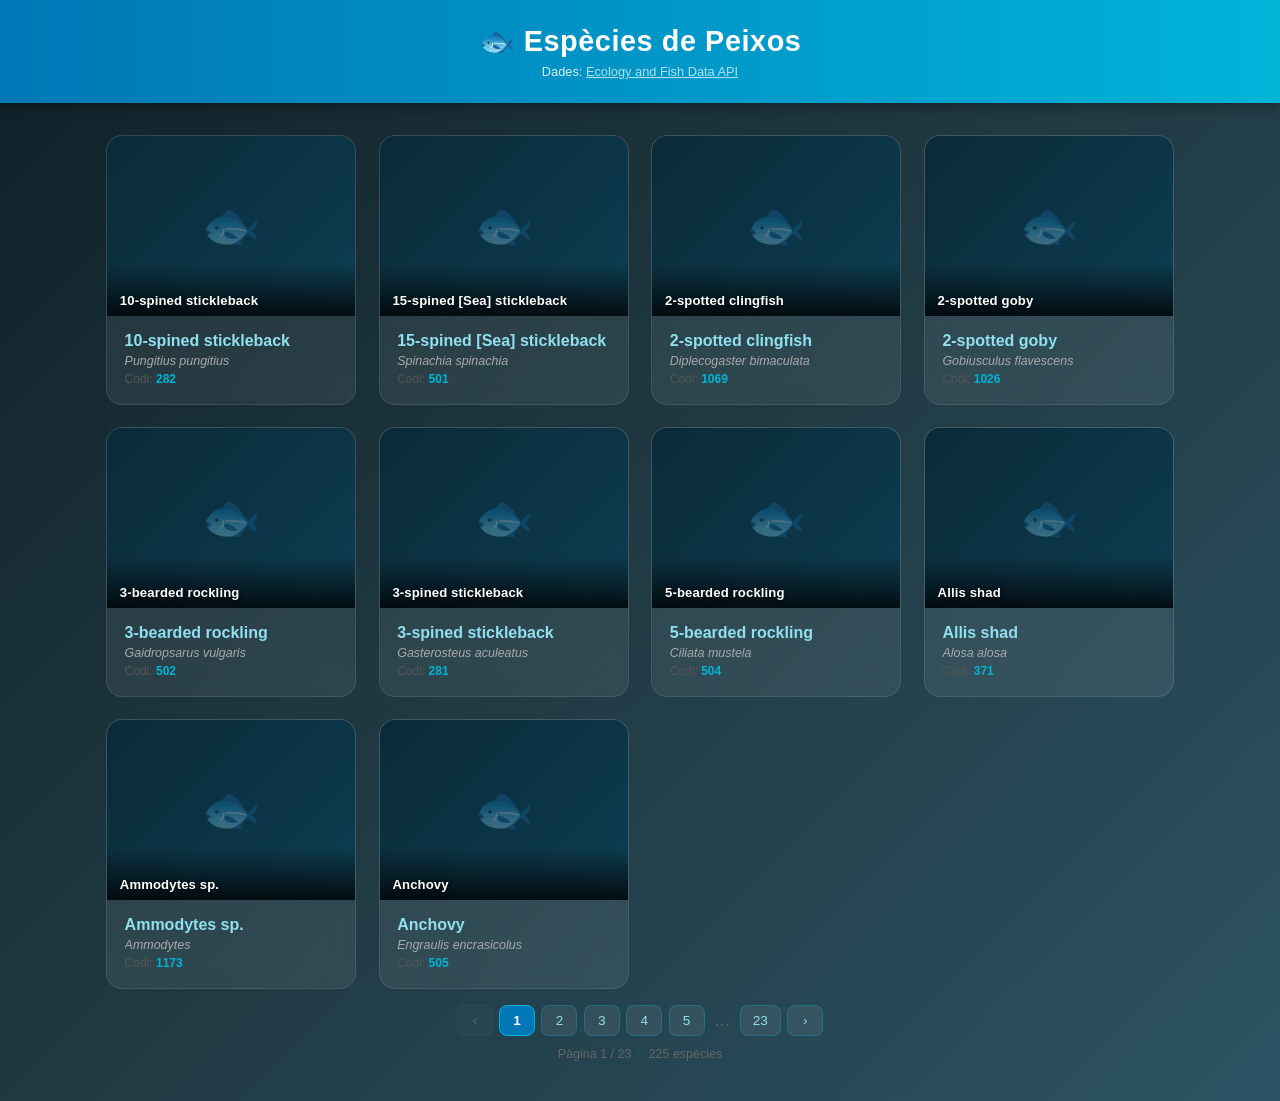
==== index.html @ 89705238 "index renombrado" ====
<!DOCTYPE html>
<html lang="ca">
<head>
    <meta charset="UTF-8">
    <meta name="viewport" content="width=device-width, initial-scale=1.0">
    <title>Espècies de Peixos — Ecology &amp; Fish Data API</title>
    <link rel="stylesheet" href="styles-fish.css">
</head>
<body>
    <header>
        <h1>🐟 Espècies de Peixos</h1>
        <p class="api-badge">Dades: <a href="https://environment.data.gov.uk/ecology/api/v1/index.html" target="_blank" rel="noopener">Ecology and Fish Data API</a></p>
    </header>

    <div id="loading" class="loading">
        <div class="spinner"></div>
        <p>Carregant espècies des de l'API…</p>
    </div>

    <main id="fish-container"></main>

    <nav id="pagination" class="pagination" aria-label="Paginació"></nav>

    <!-- Modal de detall d'espècie -->
    <div id="modal-overlay" class="modal-overlay hidden" role="dialog" aria-modal="true" aria-labelledby="modal-title">
        <div class="modal">
            <button class="modal-close" id="modal-close" aria-label="Tancar">&#x2715;</button>
            <div id="modal-content"></div>
        </div>
    </div>

    <script src="fish-data.js"></script>
    <script src="script-fish.js"></script>
</body>
</html>
---- styles-fish.css ----
* {
    margin: 0;
    padding: 0;
    box-sizing: border-box;
}

body {
    font-family: 'Segoe UI', Tahoma, Geneva, Verdana, sans-serif;
    background: linear-gradient(135deg, #0f2027, #203a43, #2c5364);
    color: #e0e0e0;
    min-height: 100vh;
}

/* ── Header ─────────────────────────────────────────────────── */

header {
    background: linear-gradient(90deg, #0077b6, #00b4d8);
    color: white;
    padding: 1.5rem;
    text-align: center;
    box-shadow: 0 4px 12px rgba(0, 0, 0, 0.3);
}

header h1 {
    font-size: 1.8rem;
    letter-spacing: 0.02em;
}

.api-badge {
    margin-top: 0.4rem;
    font-size: 0.8rem;
    opacity: 0.85;
}

.api-badge a {
    color: #caf0f8;
    text-decoration: underline;
}

/* ── Loading ─────────────────────────────────────────────────── */

.loading {
    display: flex;
    flex-direction: column;
    align-items: center;
    gap: 1rem;
    padding: 4rem 1rem;
    color: #90e0ef;
    font-size: 1rem;
}

.spinner {
    width: 44px;
    height: 44px;
    border: 4px solid rgba(0, 180, 216, 0.2);
    border-top-color: #00b4d8;
    border-radius: 50%;
    animation: spin 0.8s linear infinite;
}

.spinner.small {
    width: 18px;
    height: 18px;
    border-width: 3px;
    display: inline-block;
    vertical-align: middle;
    margin-right: 0.4rem;
}

@keyframes spin {
    to { transform: rotate(360deg); }
}

.error-msg {
    color: #ff6b6b;
    text-align: center;
    padding: 1rem;
}

/* ── Grid de tarjetas ────────────────────────────────────────── */

main {
    max-width: 1100px;
    margin: 2rem auto 1rem;
    padding: 0 1rem;
    display: grid;
    grid-template-columns: repeat(auto-fill, minmax(240px, 1fr));
    gap: 1.4rem;
}

/* ── Tarjeta ─────────────────────────────────────────────────── */

.card {
    background: rgba(255, 255, 255, 0.07);
    border-radius: 16px;
    border: 1px solid rgba(255, 255, 255, 0.1);
    backdrop-filter: blur(10px);
    overflow: hidden;
    cursor: pointer;
    transition: transform 0.25s, box-shadow 0.25s, background 0.25s;
    outline: none;
    display: flex;
    flex-direction: column;
}

.card:hover,
.card:focus {
    transform: translateY(-6px) scale(1.02);
    background: rgba(0, 180, 216, 0.1);
    box-shadow: 0 10px 28px rgba(0, 180, 216, 0.22);
    border-color: rgba(0, 180, 216, 0.35);
}

/* ── Imagen de la tarjeta ────────────────────────────────────── */

.card-img-wrap {
    position: relative;
    width: 100%;
    height: 180px;
    overflow: hidden;
    background: linear-gradient(135deg, #0a2a38, #0d3d52);
    flex-shrink: 0;
}

.card-img-placeholder {
    position: absolute;
    inset: 0;
    display: flex;
    align-items: center;
    justify-content: center;
    font-size: 3rem;
    opacity: 0.35;
    animation: pulse 2s ease-in-out infinite;
}

@keyframes pulse {
    0%, 100% { opacity: 0.25; }
    50%       { opacity: 0.45; }
}

.card-img {
    display: none;
    width: 100%;
    height: 100%;
    object-fit: cover;
    transition: transform 0.35s;
}

.card:hover .card-img {
    transform: scale(1.07);
}

.card-img-label {
    position: absolute;
    bottom: 0;
    left: 0;
    right: 0;
    padding: 1.8rem 0.8rem 0.55rem;
    background: linear-gradient(transparent, rgba(0, 0, 0, 0.78));
    color: #fff;
    font-size: 0.82rem;
    font-weight: 600;
    letter-spacing: 0.01em;
    text-shadow: 0 1px 4px rgba(0, 0, 0, 0.7);
    white-space: nowrap;
    overflow: hidden;
    text-overflow: ellipsis;
    pointer-events: none;
}

/* ── Contenido de la tarjeta ─────────────────────────────────── */

.card-content {
    padding: 1rem 1.1rem 1.1rem;
    flex: 1;
}

.card-content h2 {
    font-size: 1rem;
    font-weight: 600;
    color: #90e0ef;
    white-space: nowrap;
    overflow: hidden;
    text-overflow: ellipsis;
    margin-bottom: 0.2rem;
}

.card-content .scientific-name {
    font-style: italic;
    font-size: 0.78rem;
    color: #aaa;
    margin-bottom: 0.3rem;
    white-space: nowrap;
    overflow: hidden;
    text-overflow: ellipsis;
}

.card-content .species-code {
    font-size: 0.75rem;
    color: #555;
}

.card-content .species-code strong {
    color: #00b4d8;
}

/* ── Paginació ───────────────────────────────────────────────── */

.pagination {
    max-width: 1100px;
    margin: 0.5rem auto 2.5rem;
    padding: 0 1rem;
    display: flex;
    align-items: center;
    justify-content: center;
    flex-wrap: wrap;
    gap: 0.4rem;
}

.pagination button {
    background: rgba(255, 255, 255, 0.07);
    color: #90e0ef;
    border: 1px solid rgba(0, 180, 216, 0.3);
    border-radius: 8px;
    padding: 0.45rem 0.75rem;
    font-size: 0.85rem;
    cursor: pointer;
    transition: background 0.2s, border-color 0.2s, color 0.2s;
    min-width: 36px;
}

.pagination button:hover:not(:disabled) {
    background: rgba(0, 180, 216, 0.2);
    border-color: #00b4d8;
    color: #fff;
}

.pagination button.active {
    background: #0077b6;
    border-color: #00b4d8;
    color: #fff;
    font-weight: 700;
    cursor: default;
}

.pagination button:disabled {
    opacity: 0.3;
    cursor: not-allowed;
}

.pagination .ellipsis {
    color: #666;
    padding: 0 0.2rem;
    font-size: 1rem;
    line-height: 1;
}

.pagination .page-info {
    width: 100%;
    text-align: center;
    font-size: 0.78rem;
    color: #666;
    margin-top: 0.3rem;
}

/* ── Modal overlay ───────────────────────────────────────────── */

.modal-overlay {
    position: fixed;
    inset: 0;
    background: rgba(0, 0, 0, 0.7);
    backdrop-filter: blur(4px);
    z-index: 1000;
    display: flex;
    align-items: center;
    justify-content: center;
    padding: 1rem;
}

.modal-overlay.hidden {
    display: none;
}

/* ── Modal box ───────────────────────────────────────────────── */

.modal {
    background: linear-gradient(160deg, #0d2d3d, #112d3e);
    border: 1px solid rgba(0, 180, 216, 0.3);
    border-radius: 18px;
    width: 100%;
    max-width: 700px;
    max-height: 88vh;
    overflow-y: auto;
    position: relative;
    padding: 2rem 2rem 1.8rem;
    box-shadow: 0 24px 60px rgba(0, 0, 0, 0.6);
    scrollbar-width: thin;
    scrollbar-color: #0077b6 transparent;
}

.modal::-webkit-scrollbar { width: 5px; }
.modal::-webkit-scrollbar-thumb { background: #0077b6; border-radius: 4px; }

.modal-close {
    position: absolute;
    top: 1rem;
    right: 1.1rem;
    background: none;
    border: none;
    color: #888;
    font-size: 1.4rem;
    cursor: pointer;
    line-height: 1;
    transition: color 0.2s;
}

.modal-close:hover {
    color: #fff;
}

/* ── Modal hero (imagen + nombre) ───────────────────────────── */

.modal-hero {
    display: flex;
    gap: 1.2rem;
    align-items: flex-start;
    margin-bottom: 1.6rem;
}

.modal-hero-img-wrap {
    position: relative;
    flex-shrink: 0;
    width: 150px;
    height: 130px;
    border-radius: 12px;
    overflow: hidden;
    background: linear-gradient(135deg, #0a2a38, #0d3d52);
    border: 1px solid rgba(0, 180, 216, 0.2);
}

.modal-hero-placeholder {
    position: absolute;
    inset: 0;
    display: flex;
    align-items: center;
    justify-content: center;
    font-size: 2.8rem;
    opacity: 0.3;
}

.modal-hero-img {
    display: none;
    width: 100%;
    height: 100%;
    object-fit: cover;
}

.modal-hero-info {
    flex: 1;
    min-width: 0;
}

.modal-hero-info h2 {
    font-size: 1.35rem;
    color: #90e0ef;
    line-height: 1.25;
    margin-bottom: 0.3rem;
}

.modal-hero-info .scientific-name {
    font-size: 0.88rem;
    color: #aaa;
    margin-bottom: 0.5rem;
}

.modal-extract {
    font-size: 0.82rem;
    line-height: 1.55;
    color: #bbb;
    display: -webkit-box;
    -webkit-line-clamp: 5;
    -webkit-box-orient: vertical;
    overflow: hidden;
}

@media (max-width: 500px) {
    .modal-hero {
        flex-direction: column;
    }
    .modal-hero-img-wrap {
        width: 100%;
        height: 180px;
    }
}

/* ── Taula d'especificacions ─────────────────────────────────── */

.spec-table {
    width: 100%;
    border-collapse: collapse;
    margin-bottom: 1.8rem;
    font-size: 0.88rem;
}

.spec-table th,
.spec-table td {
    padding: 0.55rem 0.75rem;
    border-bottom: 1px solid rgba(255, 255, 255, 0.07);
    text-align: left;
}

.spec-table th {
    color: #666;
    font-weight: 500;
    width: 38%;
    white-space: nowrap;
}

.spec-table td {
    color: #ccc;
}

.spec-table td a {
    color: #00b4d8;
    text-decoration: none;
    font-size: 0.82rem;
}

.spec-table td a:hover { text-decoration: underline; }

.spec-table code {
    background: rgba(0, 180, 216, 0.1);
    padding: 0.1rem 0.4rem;
    border-radius: 4px;
    font-size: 0.85rem;
    color: #90e0ef;
}

/* ── Secció d'observacions ───────────────────────────────────── */

.obs-title {
    font-size: 1rem;
    color: #90e0ef;
    margin-bottom: 0.9rem;
    padding-bottom: 0.4rem;
    border-bottom: 1px solid rgba(0, 180, 216, 0.2);
}

.obs-loading {
    color: #00b4d8;
    font-size: 0.9rem;
    padding: 0.5rem 0;
    display: flex;
    align-items: center;
}

.obs-count {
    font-size: 0.8rem;
    color: #666;
    margin-bottom: 0.7rem;
}

.no-data {
    color: #666;
    font-size: 0.88rem;
    font-style: italic;
    padding: 0.5rem 0;
}

/* ── Taula d'observacions ────────────────────────────────────── */

.obs-scroll {
    overflow-x: auto;
    border-radius: 8px;
    border: 1px solid rgba(255, 255, 255, 0.07);
}

.obs-table {
    width: 100%;
    border-collapse: collapse;
    font-size: 0.78rem;
    white-space: nowrap;
}

.obs-table thead th {
    background: rgba(0, 119, 182, 0.25);
    color: #90e0ef;
    padding: 0.5rem 0.7rem;
    text-align: left;
    font-weight: 600;
    text-transform: capitalize;
    position: sticky;
    top: 0;
}

.obs-table tbody tr {
    border-bottom: 1px solid rgba(255, 255, 255, 0.05);
    transition: background 0.15s;
}

.obs-table tbody tr:hover {
    background: rgba(0, 180, 216, 0.06);
}

.obs-table tbody td {
    padding: 0.45rem 0.7rem;
    color: #bbb;
    max-width: 200px;
    overflow: hidden;
    text-overflow: ellipsis;
}
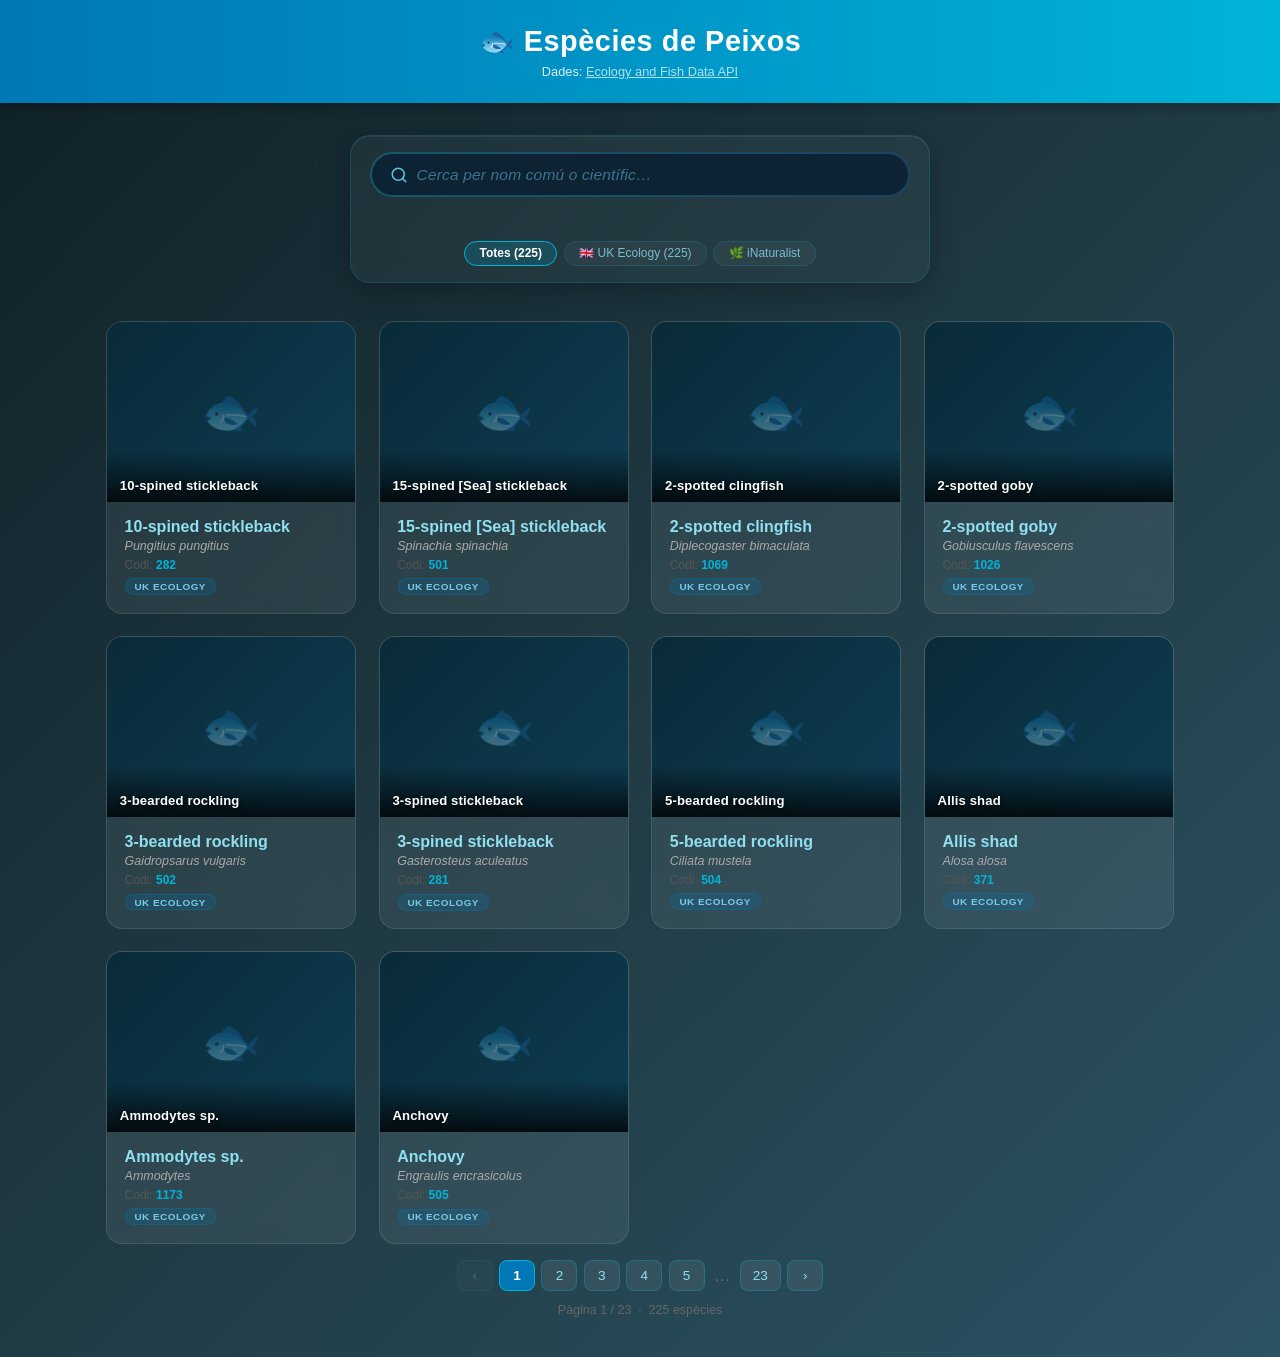
==== commit b4e4df93: "Tres Apis mas añadidas" ====
--- a/index.html
+++ b/index.html
@@ -11,6 +11,36 @@
         <h1>🐟 Espècies de Peixos</h1>
         <p class="api-badge">Dades: <a href="https://environment.data.gov.uk/ecology/api/v1/index.html" target="_blank" rel="noopener">Ecology and Fish Data API</a></p>
     </header>
+
+    <div class="search-section">
+        <div class="search-glass">
+            <div class="search-field-wrap" id="search-field-wrap">
+                <svg class="search-icon" viewBox="0 0 24 24" fill="none" stroke="currentColor" stroke-width="2" stroke-linecap="round" stroke-linejoin="round" aria-hidden="true">
+                    <circle cx="11" cy="11" r="8"/><line x1="21" y1="21" x2="16.65" y2="16.65"/>
+                </svg>
+                <input
+                    type="search"
+                    id="species-search"
+                    class="species-search"
+                    placeholder="Cerca per nom comú o científic…"
+                    aria-label="Cerca espècies per nom"
+                    autocomplete="off"
+                    spellcheck="false"
+                />
+                <button class="search-clear" id="search-clear" aria-label="Esborrar cerca" hidden>
+                    <svg viewBox="0 0 24 24" fill="none" stroke="currentColor" stroke-width="2.5" stroke-linecap="round" aria-hidden="true">
+                        <line x1="18" y1="6" x2="6" y2="18"/><line x1="6" y1="6" x2="18" y2="18"/>
+                    </svg>
+                </button>
+            </div>
+            <span id="search-count" class="search-count" aria-live="polite"></span>
+            <div class="source-filter" id="source-filter" role="group" aria-label="Filtrar per font">
+                <button class="source-btn active" data-source="">Totes</button>
+                <button class="source-btn" data-source="UK Ecology">🇬🇧 UK Ecology</button>
+                <button class="source-btn" data-source="iNaturalist">🌿 iNaturalist</button>
+            </div>
+        </div>
+    </div>
 
     <div id="loading" class="loading">
         <div class="spinner"></div>
--- a/styles-fish.css
+++ b/styles-fish.css
@@ -37,6 +37,258 @@
     text-decoration: underline;
 }
 
+/* ── Search bar ──────────────────────────────────────────────── */
+
+.search-section {
+    display: flex;
+    justify-content: center;
+    padding: 2rem 1rem 0.4rem;
+}
+
+/* Glassmorphism card */
+.search-glass {
+    width: 100%;
+    max-width: 580px;
+    display: flex;
+    flex-direction: column;
+    align-items: center;
+    gap: 0.6rem;
+    background: rgba(255, 255, 255, 0.04);
+    border: 1px solid rgba(0, 180, 216, 0.18);
+    border-radius: 20px;
+    padding: 1rem 1.2rem;
+    backdrop-filter: blur(18px);
+    -webkit-backdrop-filter: blur(18px);
+    box-shadow:
+        0 8px 32px rgba(0, 0, 0, 0.28),
+        inset 0 1px 0 rgba(255, 255, 255, 0.08);
+    transition: box-shadow 0.3s, border-color 0.3s;
+}
+
+.search-glass:focus-within {
+    border-color: rgba(0, 180, 216, 0.55);
+    box-shadow:
+        0 0 0 3px rgba(0, 180, 216, 0.12),
+        0 8px 40px rgba(0, 180, 216, 0.18),
+        inset 0 1px 0 rgba(255, 255, 255, 0.1);
+}
+
+/* Animated gradient border via pseudo-element */
+.search-field-wrap {
+    position: relative;
+    width: 100%;
+    border-radius: 999px;
+    padding: 2px;
+    background: linear-gradient(120deg, rgba(0,180,216,0.3), rgba(0,77,166,0.3), rgba(0,180,216,0.3));
+    background-size: 200% 200%;
+    animation: gradientShift 4s ease infinite;
+    transition: background 0.3s;
+}
+
+.search-field-wrap:focus-within {
+    background: linear-gradient(120deg, #00b4d8, #0077b6, #48cae4);
+    background-size: 200% 200%;
+    animation: gradientShift 2.5s ease infinite;
+}
+
+@keyframes gradientShift {
+    0%   { background-position: 0% 50%; }
+    50%  { background-position: 100% 50%; }
+    100% { background-position: 0% 50%; }
+}
+
+/* Inner row: icon + input + clear btn */
+.search-field-wrap > * {
+    position: relative;
+    z-index: 1;
+}
+
+.search-field-inner {
+    display: flex;
+    align-items: center;
+    background: #0d2233;
+    border-radius: 999px;
+    overflow: hidden;
+}
+
+/* Rebuild inner bg by wrapping children in a div — done via CSS on the parent */
+.search-field-wrap {
+    display: flex;
+    align-items: center;
+    gap: 0;
+}
+
+/* Actual inner surface */
+.search-field-wrap::after {
+    content: '';
+    position: absolute;
+    inset: 2px;
+    border-radius: 999px;
+    background: #0d2233;
+    z-index: 0;
+}
+
+.search-icon {
+    position: relative;
+    z-index: 1;
+    flex-shrink: 0;
+    width: 18px;
+    height: 18px;
+    color: #5ac8e0;
+    margin-left: 1.1rem;
+    pointer-events: none;
+    transition: color 0.25s;
+}
+
+.search-field-wrap:focus-within .search-icon {
+    color: #00d4ff;
+}
+
+.species-search {
+    position: relative;
+    z-index: 1;
+    flex: 1;
+    padding: 0.72rem 0.6rem 0.72rem 0.55rem;
+    background: transparent;
+    border: none;
+    color: #e8f4f8;
+    font-size: 0.97rem;
+    font-family: inherit;
+    letter-spacing: 0.01em;
+    outline: none;
+    caret-color: #00b4d8;
+}
+
+.species-search::placeholder {
+    color: rgba(90, 160, 190, 0.65);
+    font-style: italic;
+}
+
+/* Remove default browser search cancel button */
+.species-search::-webkit-search-cancel-button {
+    display: none;
+}
+
+.search-clear {
+    position: relative;
+    z-index: 1;
+    flex-shrink: 0;
+    display: flex;
+    align-items: center;
+    justify-content: center;
+    width: 28px;
+    height: 28px;
+    margin-right: 0.6rem;
+    border: none;
+    border-radius: 50%;
+    background: rgba(0, 180, 216, 0.15);
+    color: #90d8ef;
+    cursor: pointer;
+    transition: background 0.2s, color 0.2s, transform 0.15s;
+    padding: 0;
+}
+
+.search-clear svg {
+    width: 13px;
+    height: 13px;
+}
+
+.search-clear:hover {
+    background: rgba(0, 180, 216, 0.35);
+    color: #fff;
+    transform: scale(1.1);
+}
+
+.search-clear[hidden] {
+    display: none;
+}
+
+/* Result count pill */
+.search-count {
+    display: inline-flex;
+    align-items: center;
+    padding: 0.2rem 0.75rem;
+    border-radius: 999px;
+    background: rgba(0, 180, 216, 0.1);
+    border: 1px solid rgba(0, 180, 216, 0.2);
+    color: #5ac8e0;
+    font-size: 0.75rem;
+    font-weight: 500;
+    letter-spacing: 0.03em;
+    min-height: 1.5rem;
+    transition: opacity 0.2s;
+}
+
+.search-count:empty {
+    opacity: 0;
+    pointer-events: none;
+}
+/* ── Source filter ───────────────────────────────────────────── */
+
+.source-filter {
+    display: flex;
+    gap: 0.4rem;
+    flex-wrap: wrap;
+    justify-content: center;
+}
+
+.source-btn {
+    padding: 0.28rem 0.9rem;
+    border-radius: 999px;
+    border: 1px solid rgba(0, 180, 216, 0.2);
+    background: rgba(255, 255, 255, 0.04);
+    color: #7bbdd0;
+    font-size: 0.75rem;
+    font-family: inherit;
+    cursor: pointer;
+    transition: background 0.2s, border-color 0.2s, color 0.2s, transform 0.12s;
+    white-space: nowrap;
+}
+
+.source-btn:hover {
+    border-color: rgba(0, 180, 216, 0.5);
+    color: #caf0f8;
+    transform: translateY(-1px);
+}
+
+.source-btn.active {
+    background: rgba(0, 180, 216, 0.18);
+    border-color: #00b4d8;
+    color: #fff;
+    font-weight: 600;
+}
+
+/* ── Source badge (cards & modal) ───────────────────────── */
+
+.source-badge {
+    display: inline-block;
+    margin-top: 0.4rem;
+    padding: 0.12rem 0.55rem;
+    border-radius: 999px;
+    font-size: 0.62rem;
+    font-weight: 700;
+    letter-spacing: 0.05em;
+    text-transform: uppercase;
+    vertical-align: middle;
+}
+
+.source-badge--uk-ecology {
+    background: rgba(0, 119, 182, 0.2);
+    color: #7ac8e8;
+    border: 1px solid rgba(0, 119, 182, 0.35);
+}
+
+.source-badge--inaturalist {
+    background: rgba(80, 180, 100, 0.15);
+    color: #7ee8a0;
+    border: 1px solid rgba(80, 180, 100, 0.3);
+}
+
+.source-badge--local {
+    background: rgba(150, 100, 255, 0.15);
+    color: #c0a0ff;
+    border: 1px solid rgba(150, 100, 255, 0.3);
+}
 /* ── Loading ─────────────────────────────────────────────────── */
 
 .loading {
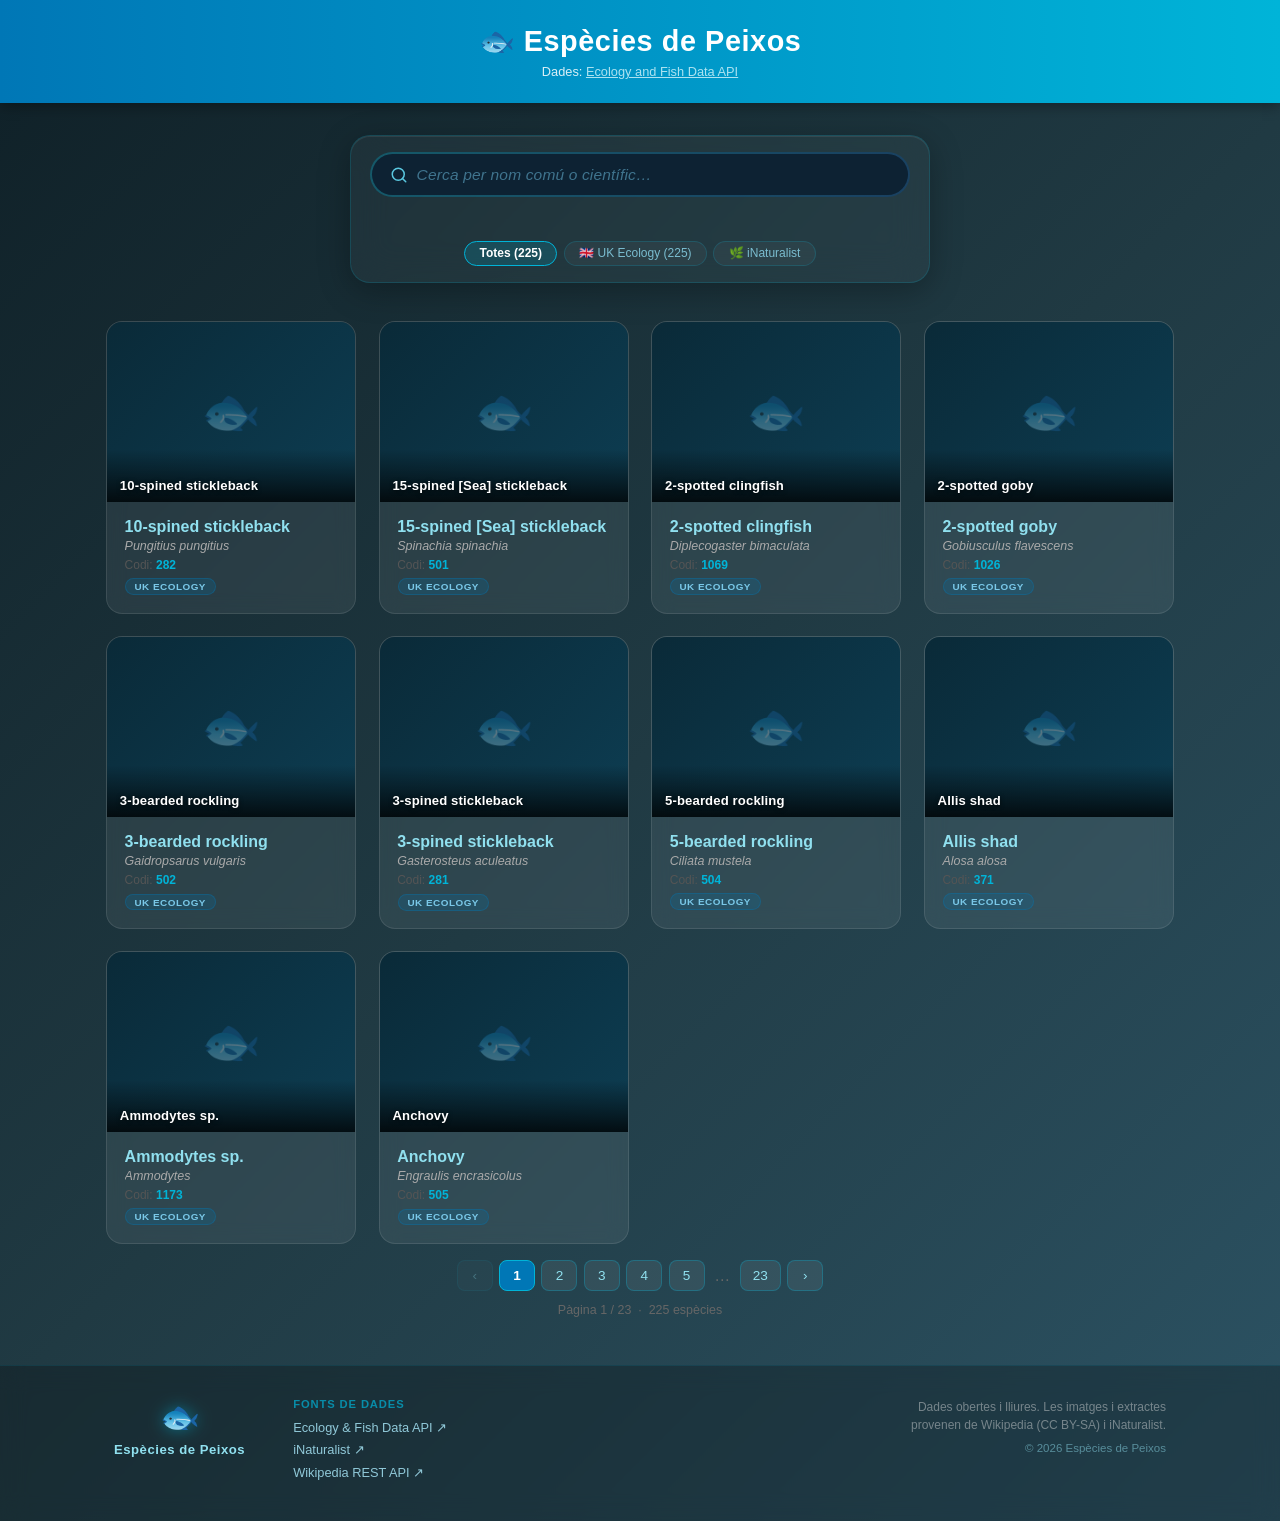
==== commit 6c1abecb: "footer añadido" ====
--- a/index.html
+++ b/index.html
@@ -61,5 +61,27 @@
 
     <script src="fish-data.js"></script>
     <script src="script-fish.js"></script>
-</body>
+
+    <footer class="site-footer">
+        <div class="footer-inner">
+            <div class="footer-brand">
+                <span class="footer-logo">🐟</span>
+                <span class="footer-title">Espècies de Peixos</span>
+            </div>
+            <div class="footer-sources">
+                <p class="footer-label">Fonts de dades</p>
+                <ul>
+                    <li><a href="https://environment.data.gov.uk/ecology/api/v1/index.html" target="_blank" rel="noopener">Ecology &amp; Fish Data API ↗</a></li>
+                    <li><a href="https://www.inaturalist.org" target="_blank" rel="noopener">iNaturalist ↗</a></li>
+                    <li><a href="https://en.wikipedia.org" target="_blank" rel="noopener">Wikipedia REST API ↗</a></li>
+                </ul>
+            </div>
+            <div class="footer-note">
+                <p>Dades obertes i lliures. Les imatges i extractes provenen de Wikipedia (CC BY-SA) i iNaturalist.</p>
+                <p class="footer-year">&copy; <span id="footer-year"></span> Espècies de Peixos</p>
+            </div>
+        </div>
+    </footer>
+
+    <script>document.getElementById('footer-year').textContent = new Date().getFullYear();</script>
 </html>
--- a/styles-fish.css
+++ b/styles-fish.css
@@ -515,7 +515,104 @@
     margin-top: 0.3rem;
 }
 
-/* ── Modal overlay ───────────────────────────────────────────── */
+/* ── Footer ──────────────────────────────────────────────── */
+
+.site-footer {
+    margin-top: 3rem;
+    border-top: 1px solid rgba(0, 180, 216, 0.12);
+    background: rgba(0, 0, 0, 0.25);
+    backdrop-filter: blur(12px);
+    -webkit-backdrop-filter: blur(12px);
+}
+
+.footer-inner {
+    max-width: 1100px;
+    margin: 0 auto;
+    padding: 2rem 1.5rem 2.5rem;
+    display: grid;
+    grid-template-columns: auto 1fr auto;
+    gap: 2rem 3rem;
+    align-items: start;
+}
+
+.footer-brand {
+    display: flex;
+    flex-direction: column;
+    align-items: center;
+    gap: 0.4rem;
+}
+
+.footer-logo {
+    font-size: 2rem;
+    filter: drop-shadow(0 0 8px rgba(0, 180, 216, 0.5));
+    animation: pulse 3s ease-in-out infinite;
+}
+
+.footer-title {
+    font-size: 0.82rem;
+    font-weight: 600;
+    color: #90e0ef;
+    letter-spacing: 0.04em;
+    white-space: nowrap;
+}
+
+.footer-sources .footer-label {
+    font-size: 0.7rem;
+    font-weight: 700;
+    text-transform: uppercase;
+    letter-spacing: 0.08em;
+    color: rgba(0, 180, 216, 0.7);
+    margin-bottom: 0.5rem;
+}
+
+.footer-sources ul {
+    list-style: none;
+    display: flex;
+    flex-direction: column;
+    gap: 0.3rem;
+}
+
+.footer-sources a {
+    font-size: 0.8rem;
+    color: #90c8d8;
+    text-decoration: none;
+    transition: color 0.2s;
+}
+
+.footer-sources a:hover {
+    color: #caf0f8;
+    text-decoration: underline;
+}
+
+.footer-note {
+    text-align: right;
+    display: flex;
+    flex-direction: column;
+    gap: 0.4rem;
+}
+
+.footer-note p {
+    font-size: 0.75rem;
+    color: rgba(224, 224, 224, 0.45);
+    max-width: 260px;
+    line-height: 1.5;
+}
+
+.footer-year {
+    font-size: 0.72rem !important;
+    color: rgba(144, 224, 239, 0.5) !important;
+}
+
+@media (max-width: 640px) {
+    .footer-inner {
+        grid-template-columns: 1fr;
+        text-align: center;
+    }
+    .footer-brand { align-items: center; }
+    .footer-note  { text-align: center; align-items: center; }
+    .footer-note p { max-width: 100%; }
+    .footer-sources ul { align-items: center; }
+}
 
 .modal-overlay {
     position: fixed;
